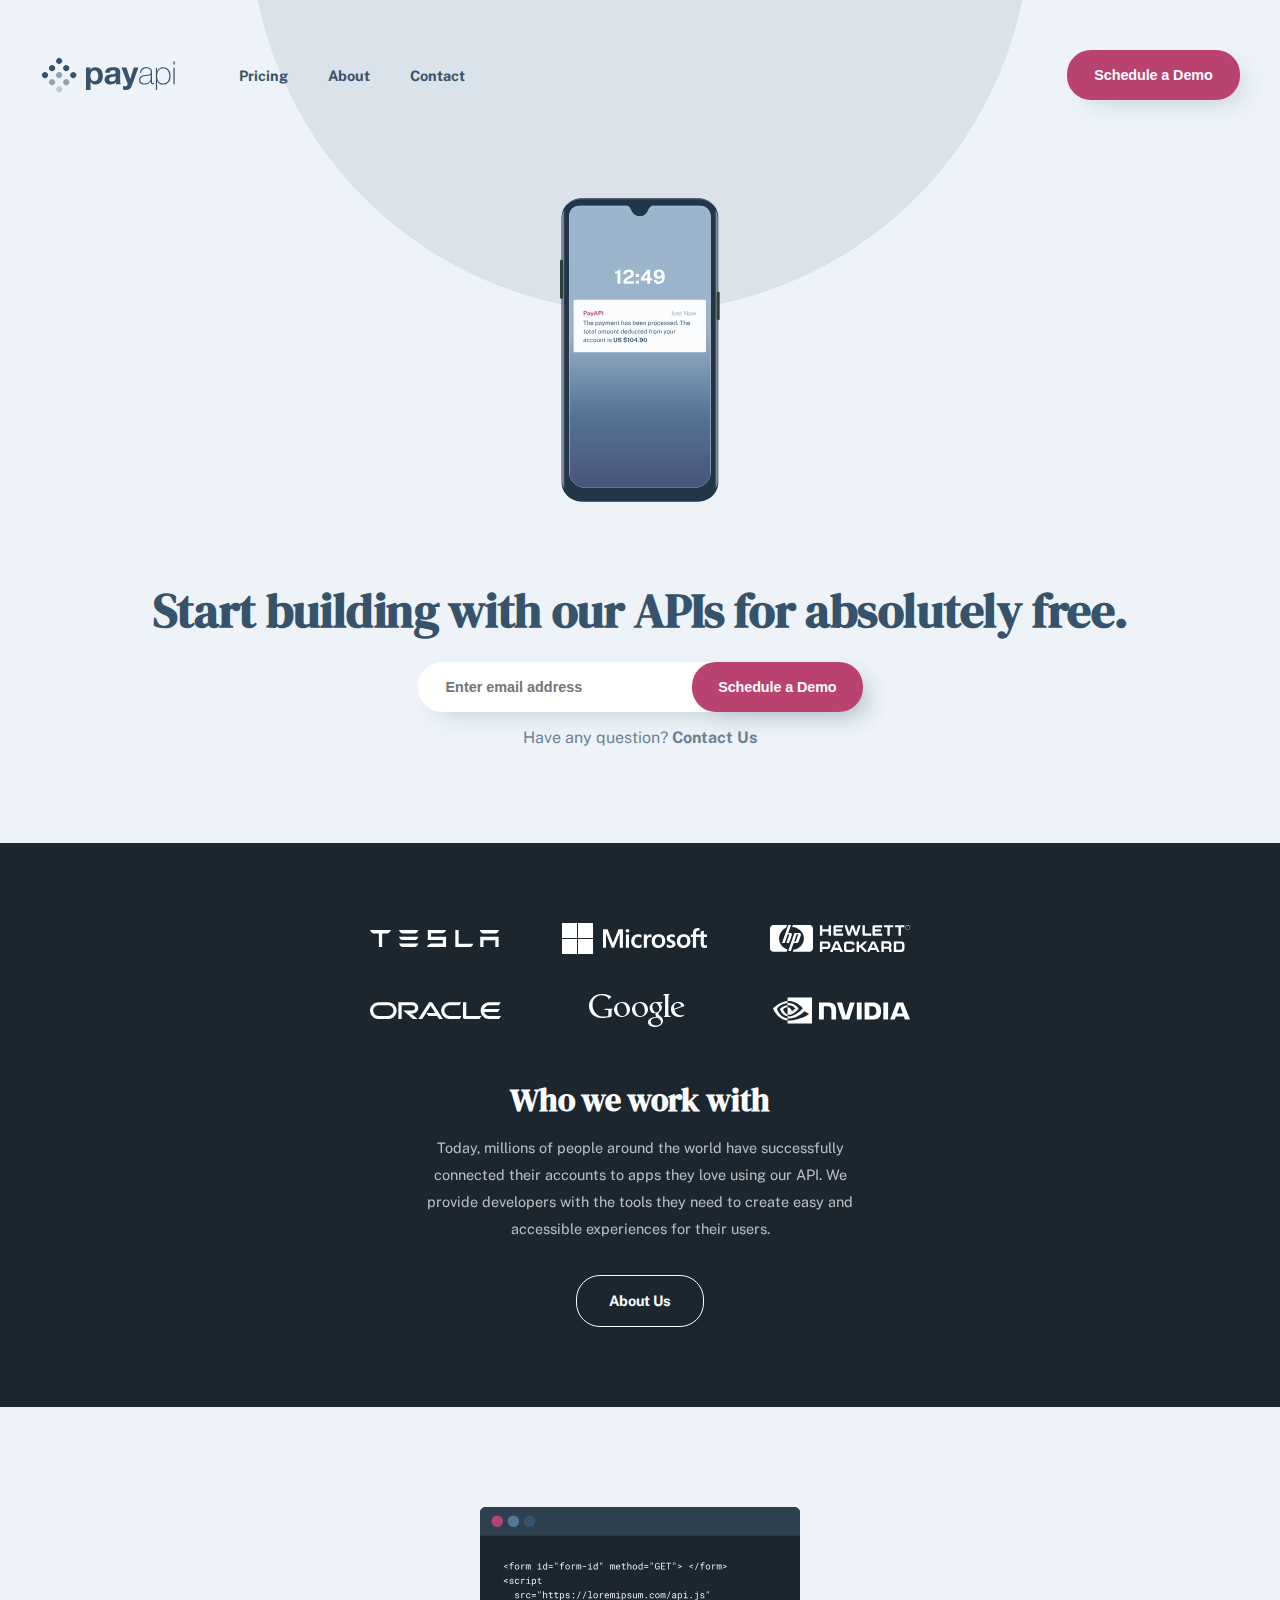
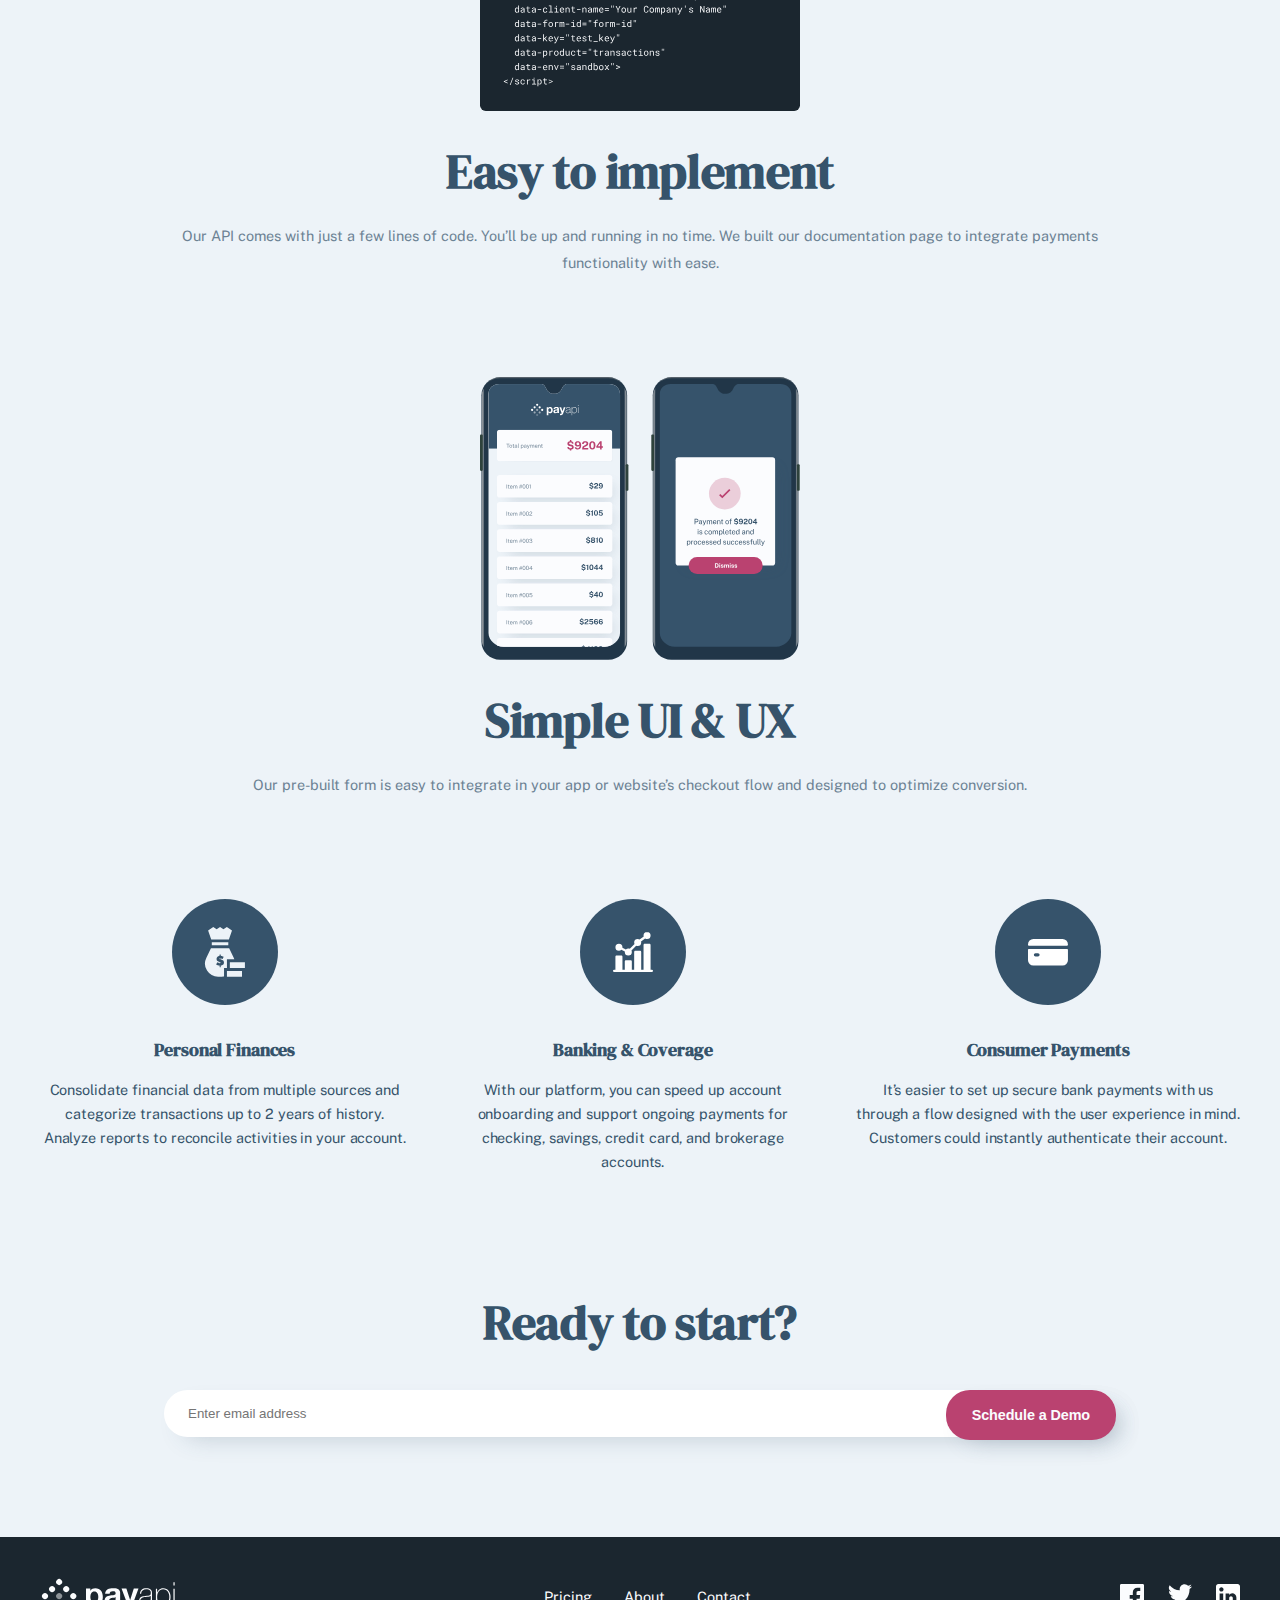
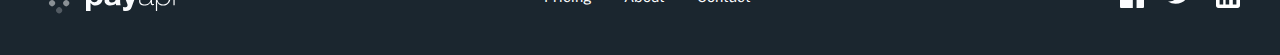
==== index.html @ 070368d4 "First Commit" ====
<!DOCTYPE html>
<html lang="en">
<head>
    <meta charset="UTF-8">
    <meta http-equiv="X-UA-Compatible" content="IE=edge">
    <meta name="viewport" content="width=device-width, initial-scale=1.0">
    <link rel="preconnect" href="https://fonts.googleapis.com">
    <link rel="preconnect" href="https://fonts.gstatic.com" crossorigin>
    <link href="https://fonts.googleapis.com/css2?family=DM+Serif+Display&family=Public+Sans:wght@400;600;700&display=swap" rel="stylesheet">   
    <link rel="stylesheet" href="style.css">
    <script src="main.js" defer></script>
    <title>PayApi</title>
</head>
<body>
    <!-- Header component -->
    <main-header></main-header>
    <div class="header__circle pattern">
        <img src="./assets/shared/desktop/bg-pattern-circle.svg">
    </div>
    <main>
        <section class="hero">
            <div class="hero__copy">
                <h1 class="hero__copy__headline">Start building with our APIs for absolutely free.</h1>
                <form action="" class="hero__copy__form">
                    <input type="email" class="hero__copy__form__input" placeholder="Enter email address">
                    <button class="hero__copy__form__button button">Schedule a Demo</button>
                </form>
                <p class="hero__copy__paragraph">
                    Have any question? <a href="contact.html">Contact Us</a>
                </p>
            </div>
            <div class="hero__image">
                <img src="/assets/home/desktop/phone-mockup.svg" alt="" class="hero__image__asset">
            </div>
        </section>
        <section class="credentials">
            <div class="credentials__wrapper">
                <div class="credentials__copy">
                    <h2 class="credentials__copy__headline">
                        Who we work with
                    </h2>
                    <p class="credentials__copy__paragraph">
                        Today, millions of people around the world have successfully connected their accounts to apps they love using our API. We provide developers with the tools they need to create easy and accessible experiences for their users. 
                    </p>
                    <a href="about.html" class="credentials__copy__button contact-button">
                        About Us
                    </a>
                </div>
                <div class="credentials__logos">
                    <img class="credentials__logos__logo" src="./assets/shared/desktop/tesla.svg" alt="">
                    <img class="credentials__logos__logo" src="./assets/shared/desktop/microsoft.svg" alt="">
                    <img class="credentials__logos__logo" src="./assets/shared/desktop/hp.svg" alt="">
                    <img class="credentials__logos__logo" src="./assets/shared/desktop/oracle.svg" alt="">
                    <img class="credentials__logos__logo" src="./assets/shared/desktop/google.svg" alt="">
                    <img class="credentials__logos__logo" src="./assets/shared/desktop/nvidia.svg" alt="">
                </div>
            </div>
        </section>
        <section class="benefits">
            <div class="benefits__implement">
                <img src="./assets/home/desktop/implement.svg" alt="" class="benefits__asset">
                <div class="benefits__copy">
                    <h3 class="benefits__copy__headline">
                        Easy to implement
                    </h3>
                    <p class="benefits__copy__paragraph">
                        Our API comes with just a few lines of code. You’ll be up and running in no time. We built our documentation page to integrate payments functionality with ease.
                    </p>
                </div>
            </div>
            <div class="benefits__ui">
                <img src="/assets/home/desktop/ui.svg" alt="" class="benefits__asset">
                <div class="benefits__copy">
                    <h3 class="benefits__copy__headline">
                        Simple UI & UX
                    </h3>
                    <p class="benefits__copy__paragraph">
                        Our pre-built form is easy to integrate in your app or website’s checkout flow and designed to optimize conversion. 
                    </p>
                </div>
            </div>
        </section>
        <section class="features">
            <div class="features__feature">
                <img src="./assets/home/desktop/icon-personal-finances.svg" alt="" class="features__feature__img">
                <h3 class="features__feature__headline">
                    Personal Finances
                </h3>
                <div class="features__feature__paragraph">
                    Consolidate financial data from multiple sources and categorize transactions up to 2 years of history. Analyze reports to reconcile activities in your account. 
                </div>
            </div>
            <div class="features__feature">
                <img src="./assets/home/desktop/icon-banking-and-coverage.svg" alt="" class="features__feature__img">
                <h3 class="features__feature__headline">
                    Banking & Coverage
                </h3>
                <div class="features__feature__paragraph">
                    With our platform, you can speed up account onboarding and support ongoing payments for checking, savings, credit card, and brokerage accounts.                </div>
            </div>
            <div class="features__feature">
                <img src="./assets/home/desktop/icon-consumer-payments.svg" alt="" class="features__feature__img">
                <h3 class="features__feature__headline">
                    Consumer Payments                
                </h3>
                <div class="features__feature__paragraph">
                    It’s easier to set up secure bank payments with us through a flow designed with the user experience in mind. Customers could instantly authenticate their account.                </div>
            </div>
        </section>
        <main-cta></main-cta>
    </main>
    
    <main-footer></main-footer>
  
</body>
</html>
---- style.css ----
* {
  box-sizing: border-box;
}

html, body {
  height: 100%;
}

body {
  font-family: "Public Sans", sans-serif;
  background-color: #EDF3F8;
  margin: 0;
  overflow-x: hidden;
  position: relative;
}

h1, h2, h3, h4, h5, h6 {
  font-family: "DM Serif Display", serif;
}

img {
  display: block;
  max-width: 100%;
}

ul {
  list-style: none;
  margin: 0;
  padding: 0;
}

a {
  text-decoration: none;
}

.button {
  font-size: 0.9rem;
  letter-spacing: -0.11px;
  line-height: 18px;
  font-weight: 700;
  color: #fbfcfe;
  background-color: #ba4270;
  border-radius: 24px;
  border: none;
  padding: 1rem 1.625rem;
  box-shadow: 10px 10px 25px -10px rgba(54, 83, 107, 0.25);
}
.button:hover {
  cursor: pointer;
  background-color: #da6d97;
}

.contact-button {
  font-size: 0.9rem;
  font-weight: 700;
  line-height: 18px;
  letter-spacing: -0.11px;
  border-radius: 24px;
  padding: 1rem 2rem;
  background-color: transparent;
  border: 1px solid #fbfcfe;
  color: #fbfcfe;
}

.pattern {
  position: absolute;
}

.navbar {
  display: flex;
  justify-content: space-between;
  align-items: center;
  padding: 2.5rem 1.5rem;
  position: relative;
  z-index: 100;
  overflow-x: hidden;
  height: 150px;
}
@media (min-width: 768px) {
  .navbar {
    padding: 2.5rem;
    justify-content: flex-start;
    gap: 4rem;
  }
}
@media (min-width: 1440px) {
  .navbar {
    max-width: 1440px;
    width: 100%;
    margin: auto;
    padding: 2.5rem 10rem;
  }
}
.navbar__logo {
  width: 135px;
}
.navbar__clickable {
  position: fixed;
  right: -100%;
  top: 0;
  display: flex;
  flex-direction: column;
  align-items: center;
  gap: 2rem;
  padding: 3rem 1.7rem;
  background-color: #1b262f;
  height: 100vh;
  width: 80%;
  transition: 1s ease-in-out;
}
@media (min-width: 768px) {
  .navbar__clickable {
    position: static;
    flex-direction: row;
    justify-content: space-between;
    padding: 0;
    background-color: transparent;
    height: auto;
    width: auto;
    flex: 2;
  }
}
.navbar__clickable__close {
  text-align: right;
  width: 100%;
  padding-bottom: 1.5rem;
  border-bottom: 1px solid #fbfcfe;
}
.navbar__clickable__close img {
  margin-left: auto;
}
.navbar__clickable__close img:hover {
  cursor: pointer;
}
@media (min-width: 768px) {
  .navbar__clickable__close {
    display: none;
  }
}
.navbar__clickable.active {
  right: 0;
  top: 0;
}
.navbar__links {
  display: flex;
  flex-direction: column;
  gap: 1rem;
  text-align: center;
}
@media (min-width: 768px) {
  .navbar__links {
    flex-direction: row;
    gap: 2.5rem;
  }
}
.navbar__links__link a {
  color: #fbfcfe;
  font-size: 1.25rem;
  font-weight: 700;
}
@media (min-width: 768px) {
  .navbar__links__link a {
    font-size: 0.9rem;
    color: #36536b;
    line-height: 18px;
  }
}
.navbar__cta {
  width: 100%;
}
@media (min-width: 768px) {
  .navbar__cta {
    width: 173px;
  }
}
.navbar__cta__button {
  width: 100%;
}
@media (min-width: 768px) {
  .navbar__menu-btn {
    display: none;
  }
}
.navbar__menu-btn:hover {
  cursor: pointer;
}

footer {
  background-color: #1b262f;
}

.footer {
  display: flex;
  flex-direction: column;
  align-items: center;
  padding: 2.5rem;
  gap: 2.5rem;
}
@media (min-width: 768px) {
  .footer {
    flex-direction: row;
    justify-content: space-between;
  }
}
@media (min-width: 1440px) {
  .footer {
    max-width: 1440px;
    margin: auto;
    padding: 1.9rem 10rem;
  }
}
.footer__links {
  display: flex;
  flex-direction: column;
  gap: 2rem;
  font-size: 0.9rem;
  text-align: center;
}
@media (min-width: 768px) {
  .footer__links {
    flex-direction: row;
  }
}
.footer__links__link a {
  color: #fbfcfe;
}
.footer__socials {
  display: flex;
  gap: 1.5rem;
}

.cta {
  display: flex;
  flex-direction: column;
  text-align: center;
  padding: 0 1.5rem;
  margin-bottom: 5rem;
}
@media (min-width: 768px) {
  .cta {
    padding: 0 10.25rem;
    margin-bottom: 6.25rem;
  }
}
@media (min-width: 1440px) {
  .cta {
    flex-direction: row;
    align-items: center;
    justify-content: space-between;
    max-width: 1440px;
    margin: 0 auto 6.25rem;
  }
}
.cta__headline {
  font-size: 2rem;
  line-height: 112%;
  letter-spacing: -0.25px;
  color: #36536b;
}
@media (min-width: 768px) {
  .cta__headline {
    font-size: 3rem;
    line-height: 117%;
    letter-spacing: -0.36px;
    margin-bottom: 2.5rem;
  }
}
.cta__form {
  display: flex;
  flex-direction: column;
  gap: 1rem;
  color: rgba(54, 83, 107, 0.5215686275);
}
@media (min-width: 768px) {
  .cta__form {
    position: relative;
  }
}
@media (min-width: 1440px) {
  .cta__form {
    width: 445px;
  }
}
.cta__form__input {
  border-radius: 24px;
  box-shadow: 10px 10px 25px -10px rgba(54, 83, 107, 0.25);
  padding: 1rem 1.5rem;
  border: none;
  width: 100%;
  color: rgba(54, 83, 107, 0.5215686275);
}
.cta__form__input:focus {
  outline: none;
}
@media (min-width: 768px) {
  .cta__form__button {
    position: absolute;
    right: 0;
  }
}

.hero {
  display: flex;
  flex-direction: column-reverse;
  align-items: center;
  padding: 0 1.5rem;
  margin-bottom: 5rem;
  position: relative;
  z-index: 5;
}
@media (min-width: 768px) {
  .hero {
    padding: 0 6.125rem;
  }
}
@media (min-width: 1440px) {
  .hero {
    flex-direction: row;
    justify-content: flex-start;
    padding: 0 10rem;
    max-width: 1440px;
    margin: 0 auto 5rem;
  }
}
@media (min-width: 1440px) {
  .hero__copy {
    max-width: 546px;
    margin-right: 12rem;
  }
}
.hero__copy__headline {
  font-size: 2rem;
  line-height: 2.25rem;
  letter-spacing: -0.25px;
  color: #36536b;
  text-align: center;
  margin-bottom: 1.5rem;
}
@media (min-width: 768px) {
  .hero__copy__headline {
    font-size: 3rem;
    line-height: 117%;
    letter-spacing: -0.36px;
  }
}
@media (min-width: 1440px) {
  .hero__copy__headline {
    font-size: 4.5rem;
    text-align: left;
    margin-bottom: 2rem;
    font-weight: 400;
  }
}
.hero__copy__form {
  display: flex;
  flex-direction: column;
  gap: 1rem;
}
@media (min-width: 768px) {
  .hero__copy__form {
    position: relative;
    max-width: 445px;
    margin: auto;
  }
}
@media (min-width: 1440px) {
  .hero__copy__form {
    margin: 0 0 1rem;
  }
}
.hero__copy__form__input {
  box-shadow: 10px 10px 25px -10px rgba(54, 83, 107, 0.25);
  border-radius: 24px;
  border: none;
  font-size: 0.9rem;
  font-weight: 700;
  line-height: 18px;
  color: rgba(54, 83, 107, 0.5215686275);
  padding: 1rem 1.75rem;
}
.hero__copy__form__input:focus {
  outline: none;
}
@media (min-width: 768px) {
  .hero__copy__form__button {
    position: absolute;
    right: 0;
  }
}
.hero__copy__paragraph {
  text-align: center;
  color: #6c8294;
}
@media (min-width: 1440px) {
  .hero__copy__paragraph {
    text-align: left;
    margin-left: 1.5rem;
  }
}
.hero__copy__paragraph a {
  font-weight: 700;
  color: #6c8294;
}
.hero__image {
  display: flex;
  justify-content: center;
  max-width: 128px;
  margin-top: 2rem;
  margin-bottom: 1.5rem;
}
@media (min-width: 768px) {
  .hero__image {
    max-width: 160px;
    margin-top: 3rem;
    margin-bottom: 3rem;
  }
}
@media (min-width: 1440px) {
  .hero__image {
    max-width: 263px;
  }
}

.header__circle {
  width: 780px;
  height: 780px;
  left: 50%;
  transform: translate(-50%, -60%);
  top: 0;
  opacity: 0.7;
}

.credentials {
  background-color: #1b262f;
}
.credentials__wrapper {
  display: flex;
  flex-direction: column-reverse;
  align-items: center;
  padding: 5rem 1.5rem;
  gap: 3.5rem;
}
@media (min-width: 1440px) {
  .credentials__wrapper {
    flex-direction: row;
    justify-content: space-between;
    padding: 6.25rem 10rem;
    max-width: 1440px;
    margin: auto;
  }
}
.credentials__copy {
  display: flex;
  flex-direction: column;
  align-items: center;
  gap: 1rem;
  color: #fbfcfe;
}
@media (min-width: 1440px) {
  .credentials__copy {
    align-items: flex-start;
    gap: 1.5rem;
  }
}
.credentials__copy__headline {
  font-size: 2rem;
  line-height: 112%;
  letter-spacing: -0.25px;
  text-align: center;
  margin: 0;
}
@media (min-width: 1440px) {
  .credentials__copy__headline {
    font-size: 3rem;
    line-height: 117%;
  }
}
.credentials__copy__paragraph {
  font-size: 0.9rem;
  line-height: 187%;
  text-align: center;
  opacity: 0.7;
  margin: 0 0 1rem;
}
@media (min-width: 768px) {
  .credentials__copy__paragraph {
    max-width: 457px;
  }
}
@media (min-width: 1440px) {
  .credentials__copy__paragraph {
    text-align: left;
    margin: 0 0 0.5rem;
  }
}
.credentials__copy__button:hover {
  background-color: #fbfcfe;
  color: #1b262f;
  cursor: pointer;
}
.credentials__logos {
  display: flex;
  flex-wrap: wrap;
  justify-content: space-between;
  gap: 2.5rem;
  max-width: 325px;
}
@media (min-width: 768px) {
  .credentials__logos {
    justify-content: space-between;
    max-width: 540px;
  }
}

.benefits {
  display: flex;
  flex-direction: column;
  align-items: center;
  gap: 5rem;
  padding: 5rem 1.5rem;
}
@media (min-width: 768px) {
  .benefits {
    padding: 6.25rem 10.25rem;
    gap: 6.25rem;
  }
}
@media (min-width: 1440px) {
  .benefits {
    max-width: 1440px;
    margin: auto;
    gap: 9rem;
  }
}
@media (min-width: 1440px) {
  .benefits__implement, .benefits__ui {
    display: flex;
    justify-content: space-between;
    align-items: center;
    gap: 7.8rem;
  }
}
@media (min-width: 1440px) {
  .benefits__ui {
    flex-direction: row-reverse;
  }
}
.benefits__asset {
  margin: auto;
  max-width: 290px;
}
@media (min-width: 768px) {
  .benefits__asset {
    max-width: 320px;
  }
}
@media (min-width: 1440px) {
  .benefits__asset {
    max-width: 500px;
  }
}
.benefits__copy {
  text-align: center;
}
@media (min-width: 1440px) {
  .benefits__copy {
    text-align: left;
  }
}
.benefits__copy__headline {
  font-size: 2.25rem;
  letter-spacing: -0.27px;
  color: #36536b;
  margin: 2rem 0 1.5rem;
}
@media (min-width: 768px) {
  .benefits__copy__headline {
    font-size: 3rem;
    line-height: 117%;
  }
}
.benefits__copy__paragraph {
  margin: 0;
  font-size: 0.9rem;
  line-height: 187%;
  color: #6c8294;
}

.features {
  display: flex;
  flex-direction: column;
  justify-content: center;
  gap: 3rem;
  color: #36536b;
  padding: 0 1.5rem;
  margin: 0 0 5rem;
}
@media (min-width: 768px) {
  .features {
    flex-direction: row;
    padding: 0 2.5rem;
  }
}
@media (min-width: 1440px) {
  .features {
    padding: 0 10.25rem;
    max-width: 1440px;
    margin: 0 auto 6rem;
  }
}
.features__feature {
  display: flex;
  flex-direction: column;
  align-items: center;
  gap: 1rem;
}
.features__feature__img {
  width: 106px;
}
.features__feature__headline {
  font-size: 1.125rem;
  line-height: 139%;
  letter-spacing: -0.13px;
  margin: 1rem 0 0;
}
.features__feature__paragraph {
  font-size: 0.9rem;
  line-height: 167%;
  letter-spacing: -0.11px;
  text-align: center;
}

.pricing {
  display: flex;
  flex-direction: column;
}
@media (min-width: 768px) {
  .pricing {
    flex-direction: row;
    padding: 0 2.5rem;
  }
}
@media (min-width: 1440px) {
  .pricing {
    max-width: 1440px;
    margin: auto;
  }
}
.pricing__headline {
  text-align: center;
  font-size: 2rem;
  line-height: 112%;
  letter-spacing: -0.25px;
  color: #36536b;
  margin: 0;
}
@media (min-width: 768px) {
  .pricing__headline {
    font-size: 3rem;
    line-height: 117%;
  }
}
.pricing__tier {
  padding: 1.5rem;
  display: flex;
  flex-direction: column;
}
.pricing__tier__headline {
  font-size: 1.5rem;
  line-height: 133%;
  letter-spacing: -0.19px;
  text-align: center;
  color: #ba4270;
}
.pricing__tier__paragraph {
  display: none;
}
@media (min-width: 768px) {
  .pricing__tier__paragraph {
    display: block;
    color: #6c8294;
    line-height: 187%;
    text-align: center;
    height: 90px;
  }
}
@media (min-width: 1440px) {
  .pricing__tier__paragraph {
    text-align: left;
  }
}
.pricing__tier__price {
  font-family: "DM Serif Display";
  font-size: 3.5rem;
  line-height: 129%;
  color: #36536b;
  text-align: center;
}
@media (min-width: 1440px) {
  .pricing__tier__price {
    text-align: left;
  }
}
.pricing__tier__features {
  border-bottom: 1px solid #1b262f;
  border-top: 1px solid #1b262f;
  color: #36536b;
  line-height: 175%;
  padding: 1.5rem;
}
.pricing__tier__features__feature {
  padding-left: 2rem;
  opacity: 0.5;
  width: 132px;
  margin: auto;
  position: relative;
}
@media (min-width: 1440px) {
  .pricing__tier__features__feature {
    margin: 0;
  }
}
.pricing__tier__button {
  font-size: 0.9rem;
  line-height: 18px;
  letter-spacing: -0.11px;
  color: #1b262f;
  font-weight: 700;
  border-radius: 24px;
  background-color: transparent;
  border: 1px solid #36536b;
  padding: 1rem 1.75rem;
  margin: 1.5rem auto 0;
}
@media (min-width: 1440px) {
  .pricing__tier__button {
    margin: 1.5rem auto 0 0;
  }
}
.pricing__tier__button:hover {
  cursor: pointer;
  background-color: #36536b;
  color: #fbfcfe;
}

.checked {
  opacity: 1;
}
.checked::before {
  position: absolute;
  left: 0;
  content: "";
  width: 14px;
  height: 11px;
  background-image: url("./assets/checkmark.svg");
}

.about {
  text-align: center;
}
.about__headline {
  padding: 1.5rem;
  font-size: 2rem;
  line-height: 112%;
  letter-spacing: -0.25px;
  color: #36536b;
}
@media (min-width: 768px) {
  .about__headline {
    font-size: 3rem;
    line-height: 117%;
    letter-spacing: -0.36px;
  }
}
@media (min-width: 1440px) {
  .about__headline {
    position: relative;
    transform: translateX(-95px);
    max-width: 730px;
    margin: 0 auto 3.25rem;
    text-align: left;
  }
}
.about__copy {
  padding: 0 1.5rem 3rem;
}
@media (min-width: 768px) {
  .about__copy {
    display: flex;
    max-width: 690px;
    margin: auto;
  }
}
@media (min-width: 1440px) {
  .about__copy {
    max-width: 920px;
    margin: auto;
  }
}
.about__copy__headline {
  margin: 0 0 1rem;
  color: #36536b;
}
@media (min-width: 768px) {
  .about__copy__headline {
    flex: 1;
    text-align: left;
    font-size: 2rem;
    line-height: 125%;
    letter-spacing: -0.25px;
  }
}
.about__copy__paragraph {
  margin: 0;
  color: #6c8294;
  font-size: 0.9rem;
  line-height: 187%;
}
@media (min-width: 768px) {
  .about__copy__paragraph {
    text-align: left;
    flex: 2;
  }
}
.about__image {
  margin-top: 1.5rem;
}
.about__image img {
  width: 100%;
}
@media (min-width: 1440px) {
  .about__image {
    max-width: 2000px;
    margin: 1.5rem auto 0;
  }
}
.about__numbers {
  margin: 3rem 1.5rem;
  padding-top: 1rem;
  border-bottom: 1px solid #6c8294;
  border-top: 1px solid #6c8294;
}
@media (min-width: 768px) {
  .about__numbers {
    display: flex;
    justify-content: space-between;
    border: none;
    text-align: left;
    gap: 0.625rem;
  }
}
@media (min-width: 1440px) {
  .about__numbers {
    max-width: 1440px;
    margin: 3rem auto;
    gap: 1.5rem;
  }
}
@media (min-width: 768px) {
  .about__numbers__number {
    padding: 1rem 0 1rem;
    border-top: 1px solid #6c8294;
    border-bottom: 1px solid #6c8294;
    flex: 1;
  }
}
.about__numbers__number__content {
  margin: 0;
  line-height: 175%;
  color: #36536b;
  opacity: 0.7;
}
.about__numbers__number__amount {
  margin: 0 0 3rem;
  font-size: 3.5rem;
  color: #ba4270;
  font-family: DM Serif Display;
  letter-spacing: -0.43px;
  line-height: 129%;
}
.about__numbers__number__amount:last-child {
  margin-bottom: 1rem;
}
@media (min-width: 768px) {
  .about__numbers__number__amount:last-child {
    margin-bottom: 0;
  }
}
@media (min-width: 768px) {
  .about__numbers__number__amount {
    margin-bottom: 0;
  }
}

@media (min-width: 1440px) {
  .contact {
    position: relative;
    max-width: 1440px;
    margin: auto;
  }
}
.contact__headline {
  text-align: center;
  font-size: 2rem;
  line-height: 112%;
  letter-spacing: -0.25px;
  color: #36536b;
  padding: 0 1.5rem;
}
@media (min-width: 768px) {
  .contact__headline {
    font-size: 3rem;
    line-height: 117%;
    letter-spacing: -0.37px;
    max-width: 573px;
    margin: 4.68rem auto 3.375rem;
  }
}
@media (min-width: 1440px) {
  .contact__headline {
    text-align: left;
    font-size: 3.5rem;
    width: 730px;
    margin: 5.125rem auto 2.625rem 10.25rem;
    padding: 0;
  }
}
.contact__form {
  display: flex;
  flex-direction: column;
  gap: 2.375rem;
  margin: 0 1.5rem;
}
@media (min-width: 768px) {
  .contact__form {
    max-width: 445px;
    margin: auto;
  }
}
@media (min-width: 1440px) {
  .contact__form {
    margin: 0 auto 0 10.25rem;
  }
}
.contact__form__textfield {
  background-color: transparent;
  border: none;
  border-bottom: 1px solid #36536b;
  padding: 0 1.25rem 1.06rem;
  font-size: 0.9rem;
  color: #36536b;
  line-height: 167%;
  letter-spacing: -0.11px;
  width: 100%;
}
.contact__form__textfield::placeholder {
  color: #36536b;
  opacity: 0.5;
}
.contact__form__textfield:focus {
  outline: none;
}
.contact__form__textfield:hover {
  cursor: pointer;
}
.contact__form__message {
  font-family: "Public Sans";
  background-color: transparent;
  border: none;
  border-bottom: 1px solid #36536b;
  padding: 0 1.25rem;
  resize: vertical;
  font-size: 0.9rem;
  color: #36536b;
  line-height: 167%;
  letter-spacing: -0.11px;
  width: 100%;
}
.contact__form__message::placeholder {
  color: #36536b;
  opacity: 0.5;
  font-size: 0.9rem;
  line-height: 167%;
  letter-spacing: -0.11px;
}
.contact__form__message:focus {
  outline: none;
}
.contact__form__checkboxfield {
  display: flex;
  align-items: center;
}
.contact__form__checkboxfield__checkbox {
  appearance: none;
  background-color: #36536b;
  height: 24px;
  width: 24px;
  display: flex;
  justify-content: center;
  align-items: center;
}
.contact__form__checkboxfield__checkbox:hover {
  cursor: pointer;
}
.contact__form__checkboxfield__checkbox:after {
  font: var(--fa-font-solid);
  content: "\f00c";
  color: white;
  display: none;
}
.contact__form__checkboxfield__checkbox:checked {
  background-color: #ba4270;
}
.contact__form__checkboxfield__checkbox:checked:after {
  display: block;
}
.contact__form__checkboxfield__label {
  font-size: 0.9rem;
  color: #36536b;
  line-height: 167%;
  letter-spacing: -0.11px;
  margin-left: 1.5rem;
}
.contact__form__checkboxfield__label:hover {
  cursor: pointer;
}
.contact__form__button {
  border: none;
  border: 1px solid #36536b;
  background-color: transparent;
  font-size: 0.9rem;
  letter-spacing: -0.11px;
  font-weight: 700;
  color: #36536b;
  padding: 1rem 3.125rem;
  border-radius: 24px;
  margin-right: auto;
}
.contact__form__button:hover {
  cursor: pointer;
  background-color: #36536b;
  color: #fbfcfe;
}
.contact__credentials {
  display: flex;
  flex-direction: column;
  margin-top: 5rem;
}
@media (min-width: 1440px) {
  .contact__credentials {
    position: absolute;
    right: 25px;
    top: 300px;
  }
}
.contact__credentials__headline {
  text-align: center;
  color: #36536b;
  font-size: 2rem;
  line-height: 133%;
  letter-spacing: -0.18px;
  opacity: 0.75;
  padding: 0 1.5rem;
}
@media (min-width: 768px) {
  .contact__credentials__headline {
    font-size: 1.5rem;
    max-width: 445px;
    margin: 2.8rem auto;
  }
}
@media (min-width: 1440px) {
  .contact__credentials__headline {
    text-align: left;
    padding: 0;
    margin: 0;
  }
}
.contact__credentials__logos {
  display: flex;
  flex-wrap: wrap;
  gap: 2.5rem;
  justify-content: center;
  align-items: center;
  width: 282px;
  margin: 2rem auto 5rem;
}
@media (min-width: 768px) {
  .contact__credentials__logos {
    width: 541px;
  }
}
@media (min-width: 1440px) {
  .contact__credentials__logos {
    justify-content: flex-start;
    width: 700px;
  }
}
@media (min-width: 768px) {
  .contact__credentials__logo img {
    width: 130px;
  }
}
@media (min-width: 1440px) {
  .contact__credentials__logo img {
    margin-right: 2rem;
  }
}

.contact__label {
  position: relative;
}
.contact__label__error {
  position: absolute;
  color: #ff0000;
  font-size: 0.687rem;
  letter-spacing: -0.08px;
  line-height: 13px;
  bottom: -1.5rem;
  left: 1.25rem;
}

.hide {
  display: none;
}

.error-state {
  border-bottom: 1px solid #ff0000;
}
.error-state::placeholder {
  color: #ff0000;
}

/*# sourceMappingURL=style.css.map */
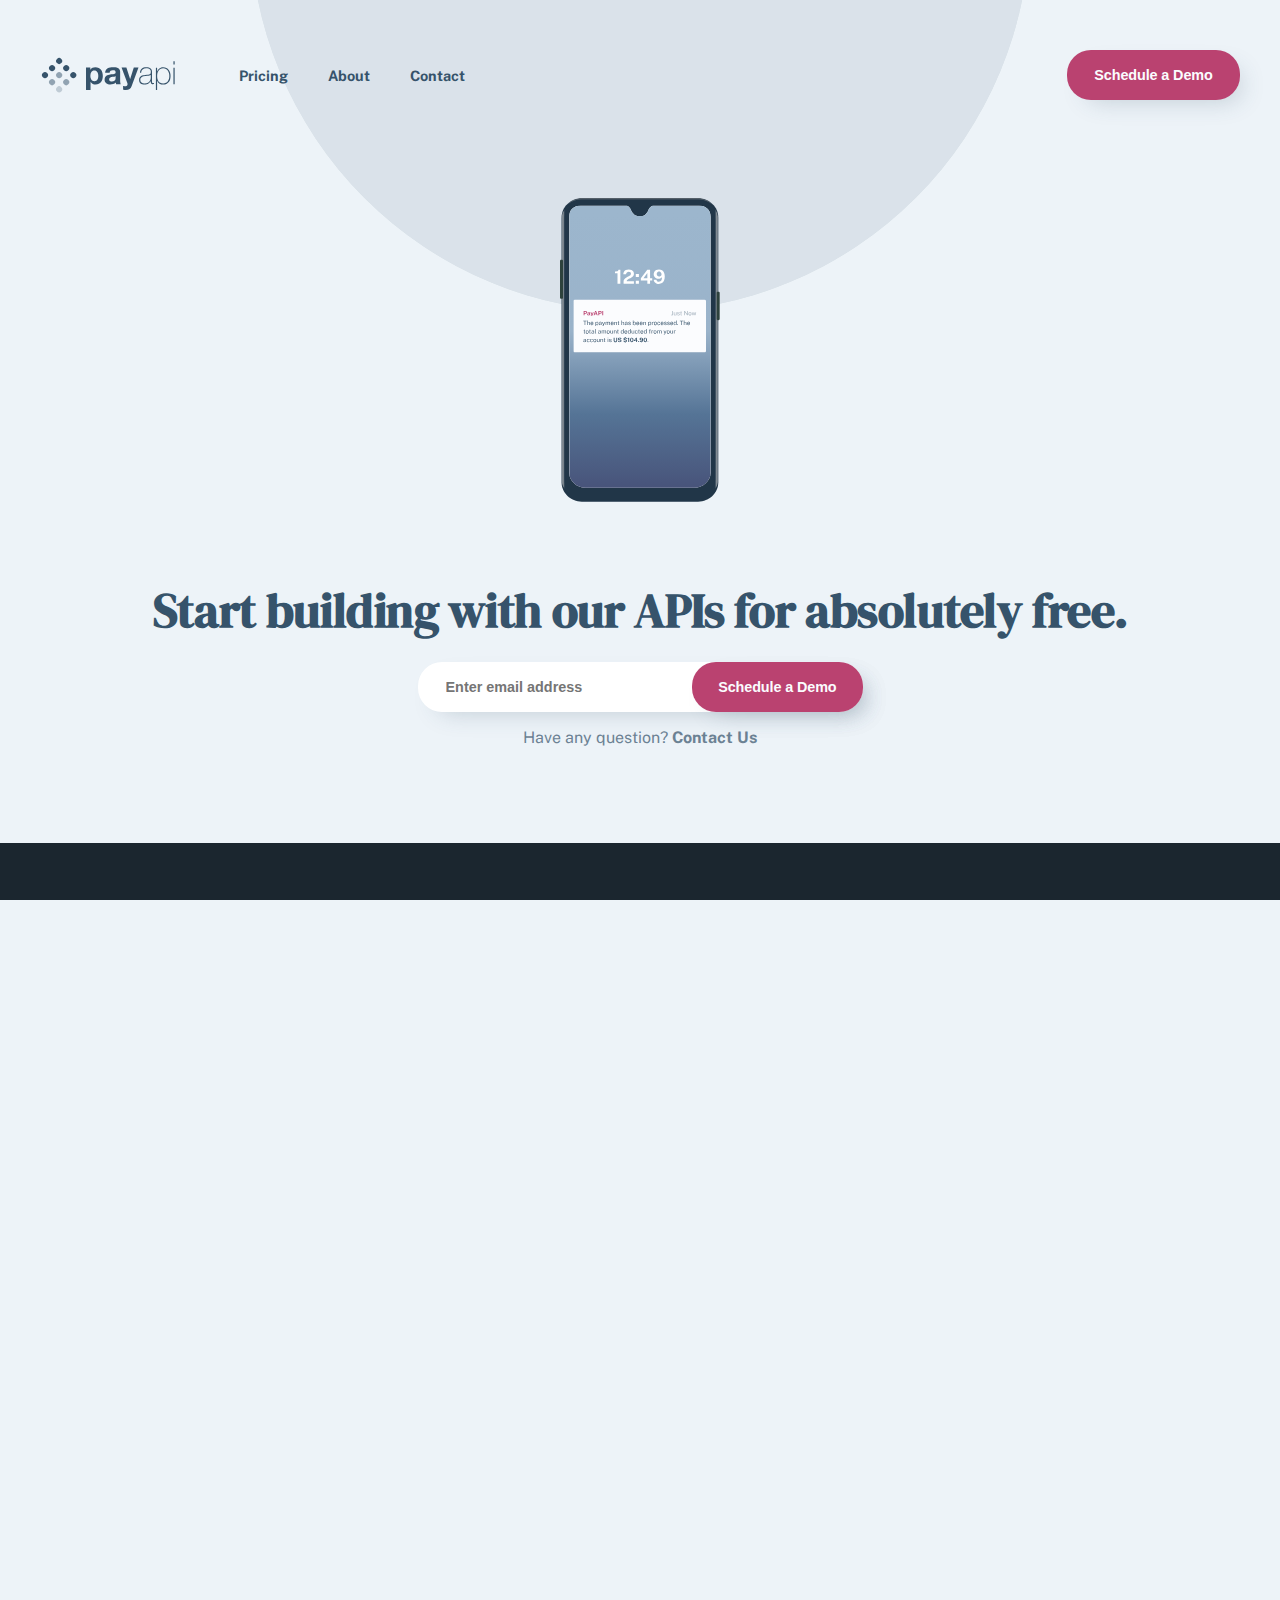
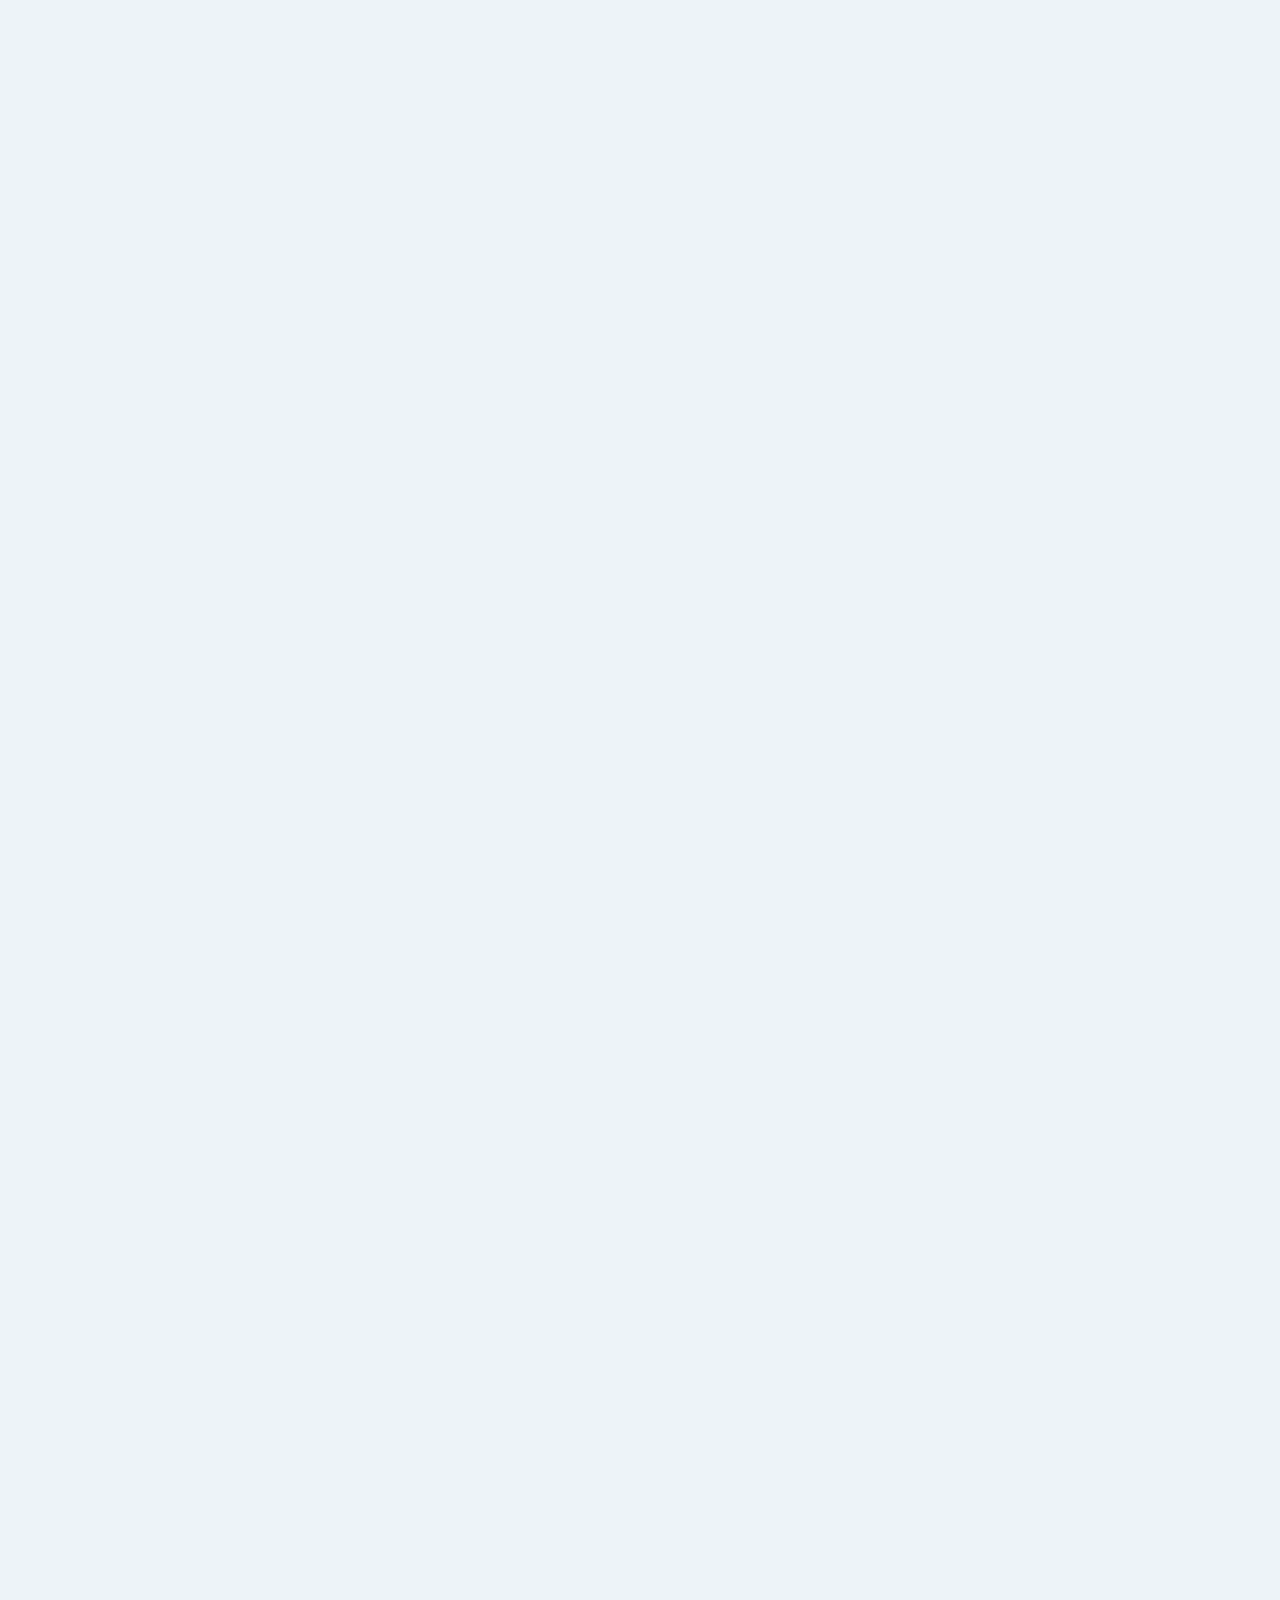
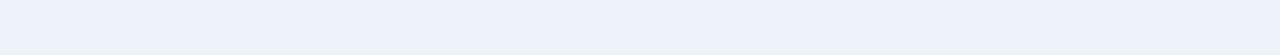
==== commit 39c168b2: "paypi" ====
--- a/index.html
+++ b/index.html
@@ -13,7 +13,9 @@
 </head>
 <body>
     <!-- Header component -->
-    <main-header></main-header>
+    <header>
+        <main-header></main-header>
+    </header>
     <div class="header__circle pattern">
         <img src="./assets/shared/desktop/bg-pattern-circle.svg">
     </div>
@@ -32,6 +34,7 @@
             <div class="hero__image">
                 <img src="/assets/home/desktop/phone-mockup.svg" alt="" class="hero__image__asset">
             </div>
+
         </section>
         <section class="credentials">
             <div class="credentials__wrapper">
--- a/style.css
+++ b/style.css
@@ -4,6 +4,10 @@
 
 html, body {
   height: 100%;
+}
+
+html {
+  overflow: auto;
 }
 
 body {
@@ -66,6 +70,16 @@
   position: absolute;
 }
 
+.header__circle {
+  width: 780px;
+  height: 780px;
+  left: 50%;
+  transform: translate(-50%, -60%);
+  top: 0;
+  opacity: 0.7;
+  z-index: 1;
+}
+
 .navbar {
   display: flex;
   justify-content: space-between;
@@ -307,6 +321,7 @@
   margin-bottom: 5rem;
   position: relative;
   z-index: 5;
+  overflow-x: hidden;
 }
 @media (min-width: 768px) {
   .hero {
@@ -419,15 +434,6 @@
   .hero__image {
     max-width: 263px;
   }
-}
-
-.header__circle {
-  width: 780px;
-  height: 780px;
-  left: 50%;
-  transform: translate(-50%, -60%);
-  top: 0;
-  opacity: 0.7;
 }
 
 .credentials {
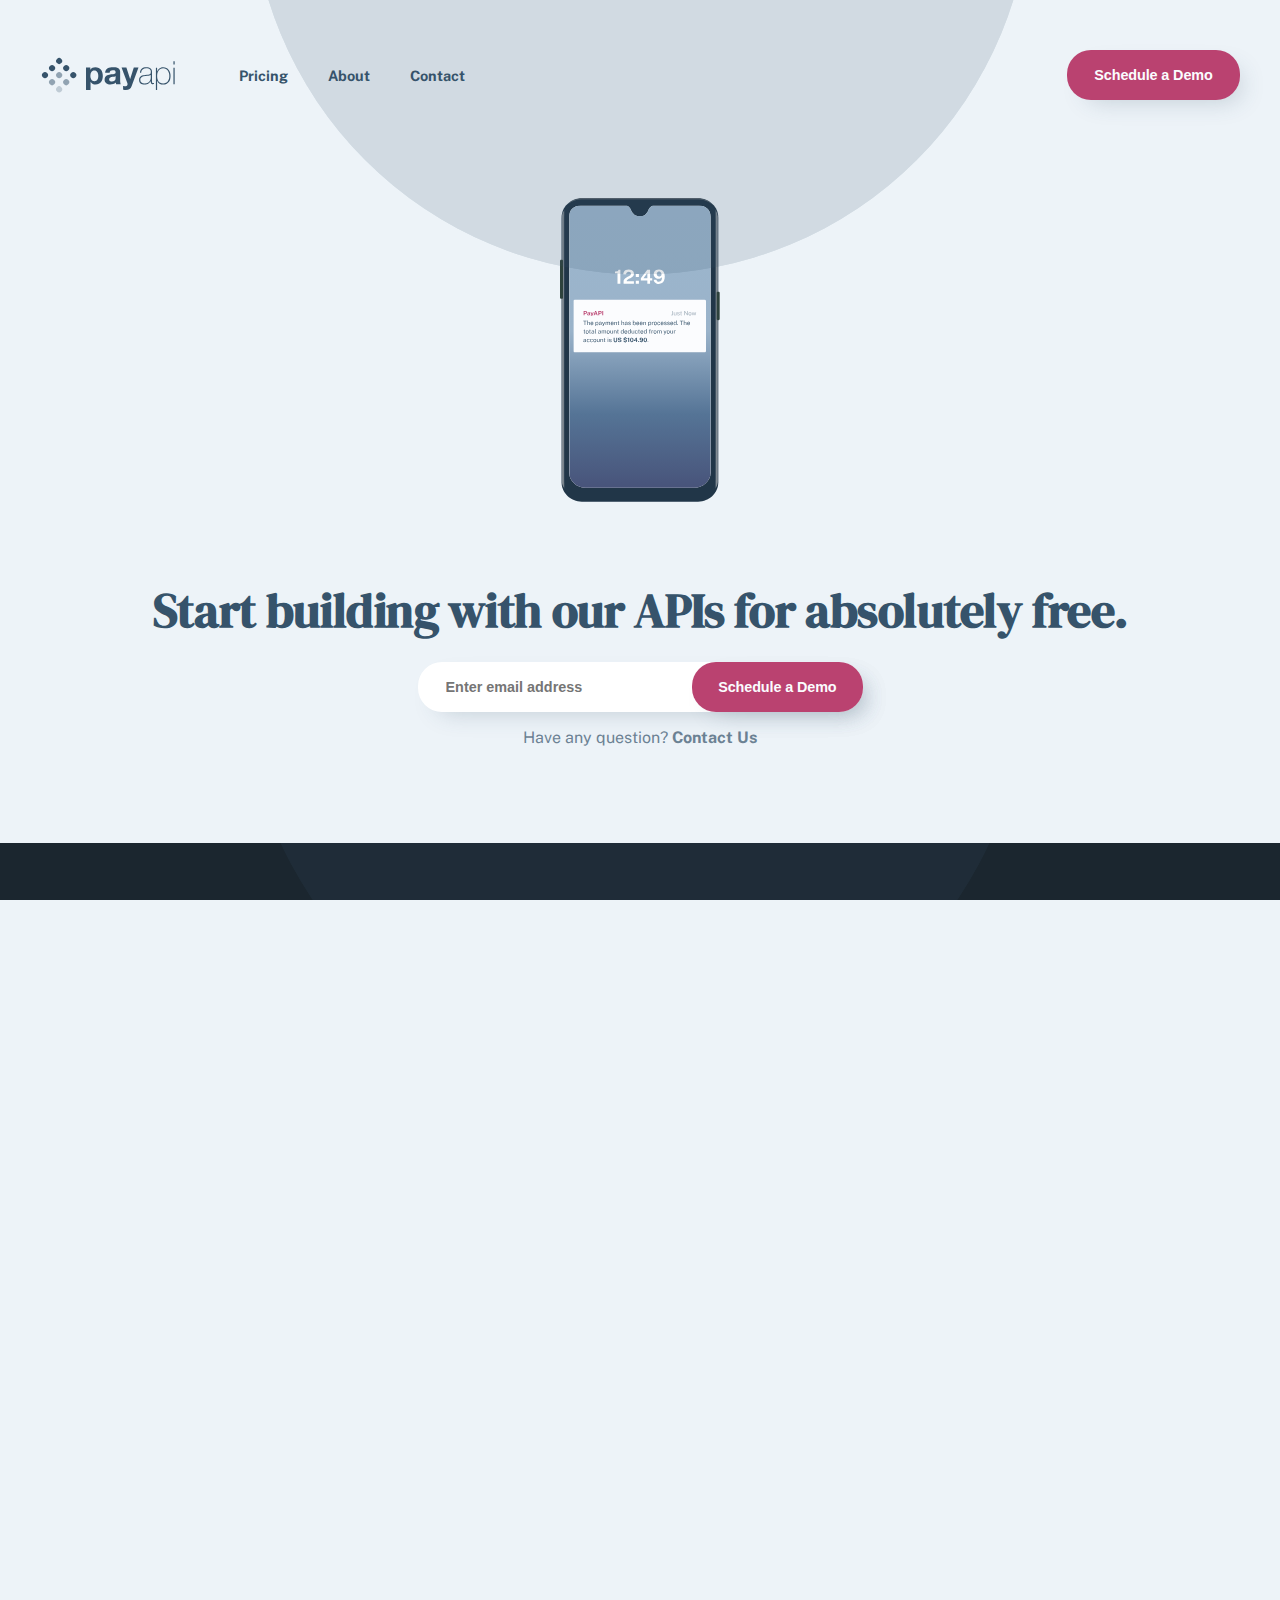
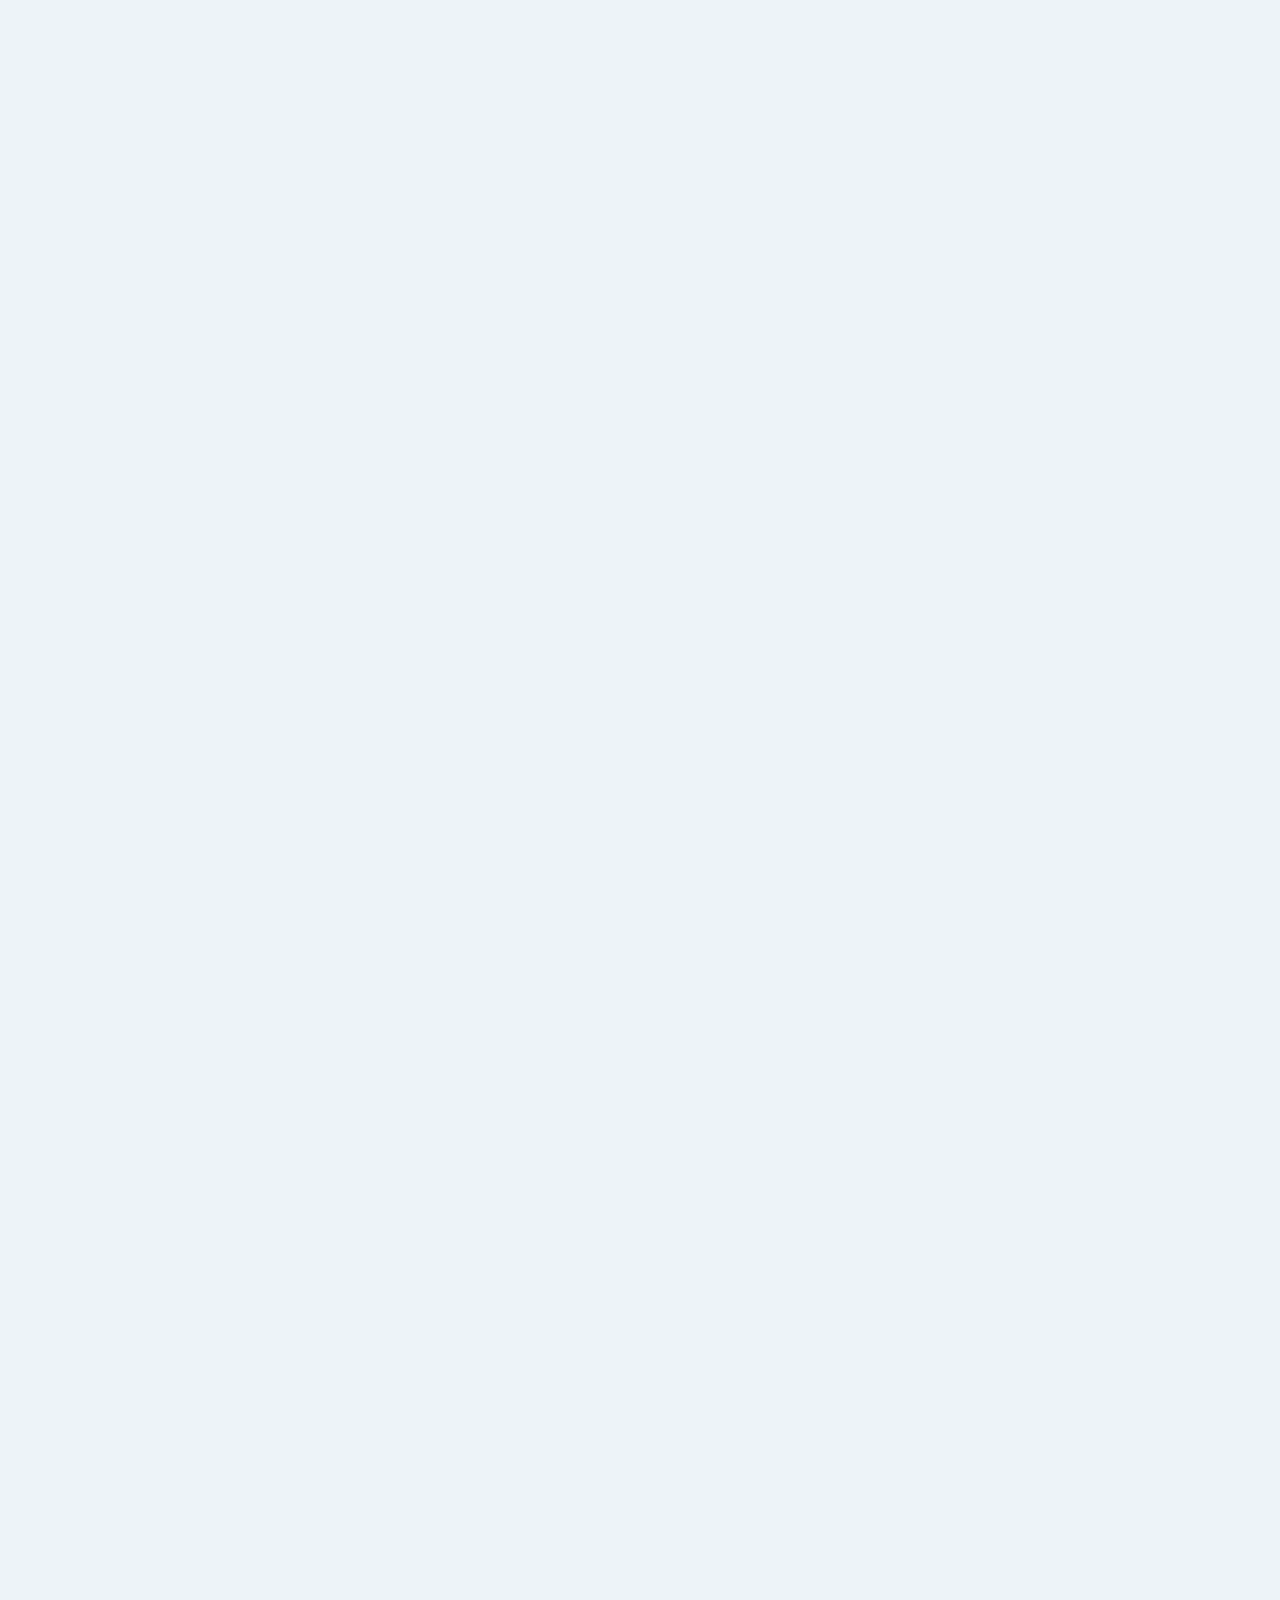
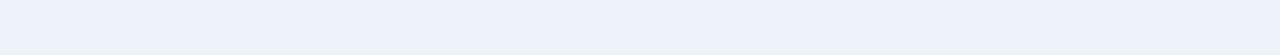
==== commit 7ce4bb32: "Added decorative elements" ====
--- a/index.html
+++ b/index.html
@@ -19,6 +19,7 @@
     <div class="header__circle pattern">
         <img src="./assets/shared/desktop/bg-pattern-circle.svg">
     </div>
+   
     <main>
         <section class="hero">
             <div class="hero__copy">
@@ -37,6 +38,9 @@
 
         </section>
         <section class="credentials">
+            <div class="credentials__circle pattern">
+                <img src="./assets/shared/desktop/bg-pattern-circle.svg">
+            </div>
             <div class="credentials__wrapper">
                 <div class="credentials__copy">
                     <h2 class="credentials__copy__headline">
@@ -72,6 +76,9 @@
                 </div>
             </div>
             <div class="benefits__ui">
+                <div class="benefits__circle pattern">
+                    <img src="./assets/shared/desktop/bg-pattern-circle.svg">
+                </div>
                 <img src="/assets/home/desktop/ui.svg" alt="" class="benefits__asset">
                 <div class="benefits__copy">
                     <h3 class="benefits__copy__headline">
--- a/style.css
+++ b/style.css
@@ -73,11 +73,78 @@
 .header__circle {
   width: 780px;
   height: 780px;
+  top: 0;
   left: 50%;
-  transform: translate(-50%, -60%);
+  transform: translate(-50%, -70%);
+  z-index: 10;
+}
+@media (min-width: 768px) {
+  .header__circle {
+    height: 949px;
+    width: 949px;
+    top: 25%;
+    left: 50%;
+    transform: translate(-41%, -77%);
+  }
+}
+@media (min-width: 1440px) {
+  .header__circle {
+    left: 55%;
+    top: -10%;
+    transform: none;
+  }
+}
+
+.header__circle__not-index {
+  width: 780px;
+  height: 780px;
+  top: -615px;
+  right: -525px;
+  z-index: -10;
+}
+@media (min-width: 768px) {
+  .header__circle__not-index {
+    top: -500px;
+    right: -500px;
+  }
+}
+@media (min-width: 1440px) {
+  .header__circle__not-index {
+    top: -555px;
+    right: -192px;
+  }
+}
+
+.credentials__circle {
+  display: none;
+  width: 790px;
+  height: 790px;
   top: 0;
-  opacity: 0.7;
-  z-index: 1;
+  left: 50%;
+  transform: translate(-50%, -70%);
+}
+@media (min-width: 768px) {
+  .credentials__circle {
+    display: block;
+  }
+}
+@media (min-width: 1440px) {
+  .credentials__circle {
+    left: -5%;
+    top: -85%;
+    transform: none;
+  }
+}
+
+.benefits__circle {
+  display: none;
+}
+@media (min-width: 1440px) {
+  .benefits__circle {
+    display: block;
+    z-index: -1;
+    right: -30%;
+  }
 }
 
 .navbar {
@@ -209,6 +276,15 @@
   align-items: center;
   padding: 2.5rem;
   gap: 2.5rem;
+  background-image: url("./assets/shared/desktop/bg-pattern-circle.svg");
+  background-position: center 255%;
+  background-attachment: fixed;
+  background-repeat: no-repeat;
+}
+@media (min-width: 768px) {
+  .footer {
+    background-image: none;
+  }
 }
 @media (min-width: 768px) {
   .footer {
@@ -438,6 +514,16 @@
 
 .credentials {
   background-color: #1b262f;
+  overflow-x: hidden;
+  position: relative;
+}
+@media (min-width: 768px) {
+  .credentials {
+    background-image: url("./assets/shared/desktop/bg-pattern-circle.svg");
+    background-position: center -75%;
+    background-attachment: fixed;
+    background-repeat: no-repeat;
+  }
 }
 .credentials__wrapper {
   display: flex;
@@ -524,6 +610,8 @@
   align-items: center;
   gap: 5rem;
   padding: 5rem 1.5rem;
+  position: relative;
+  z-index: 10;
 }
 @media (min-width: 768px) {
   .benefits {
